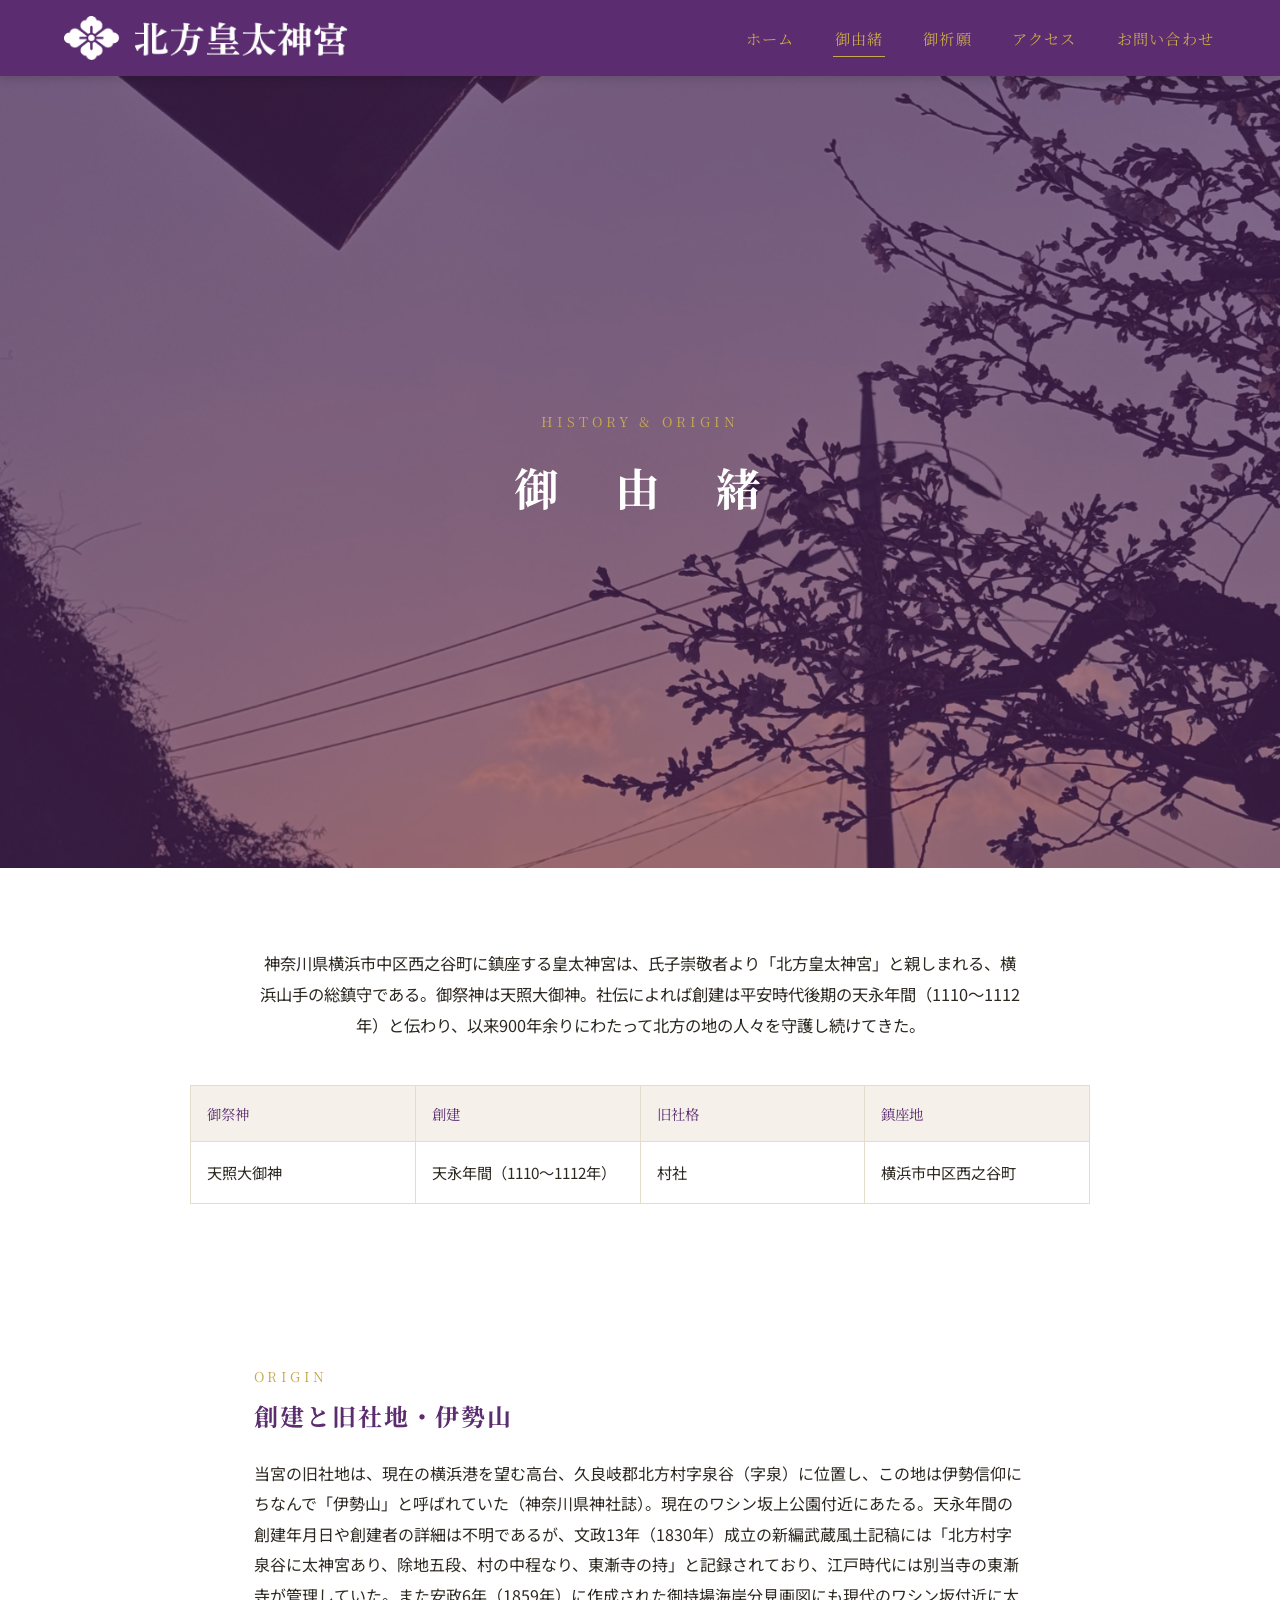
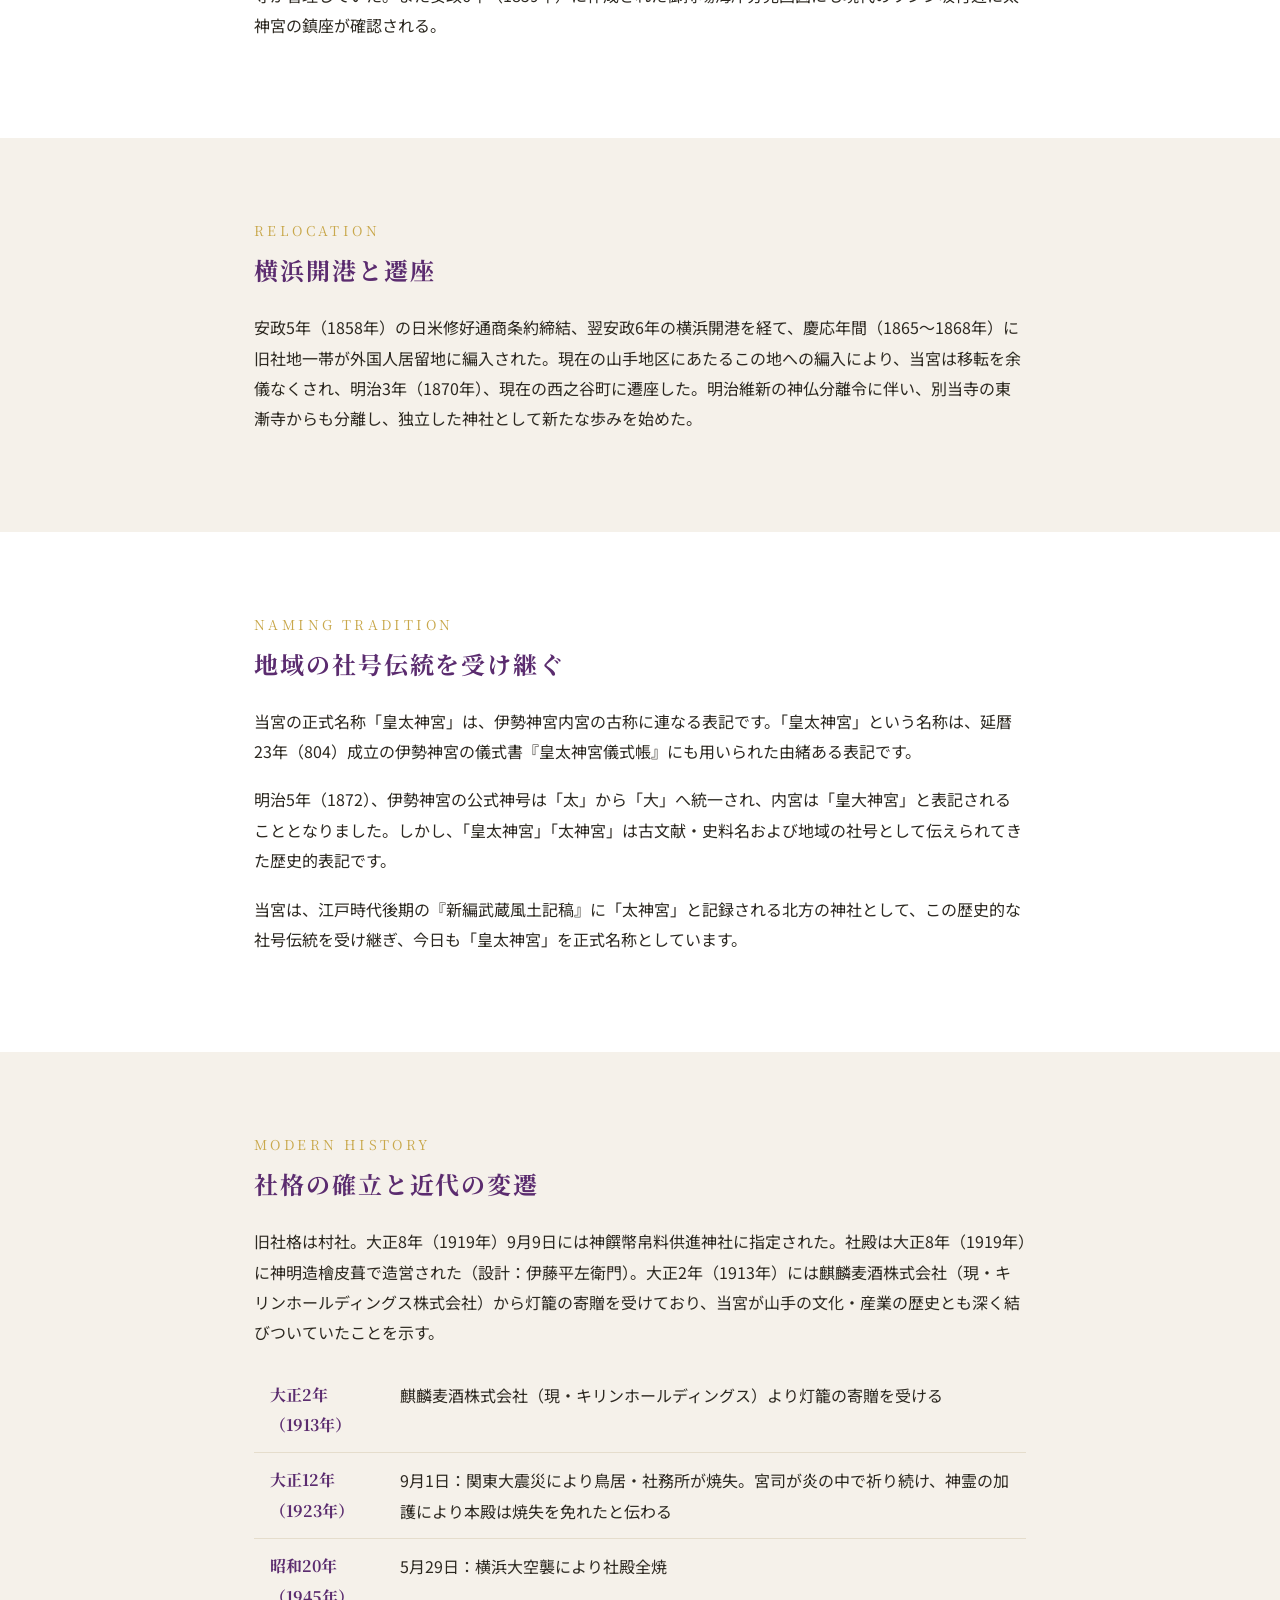
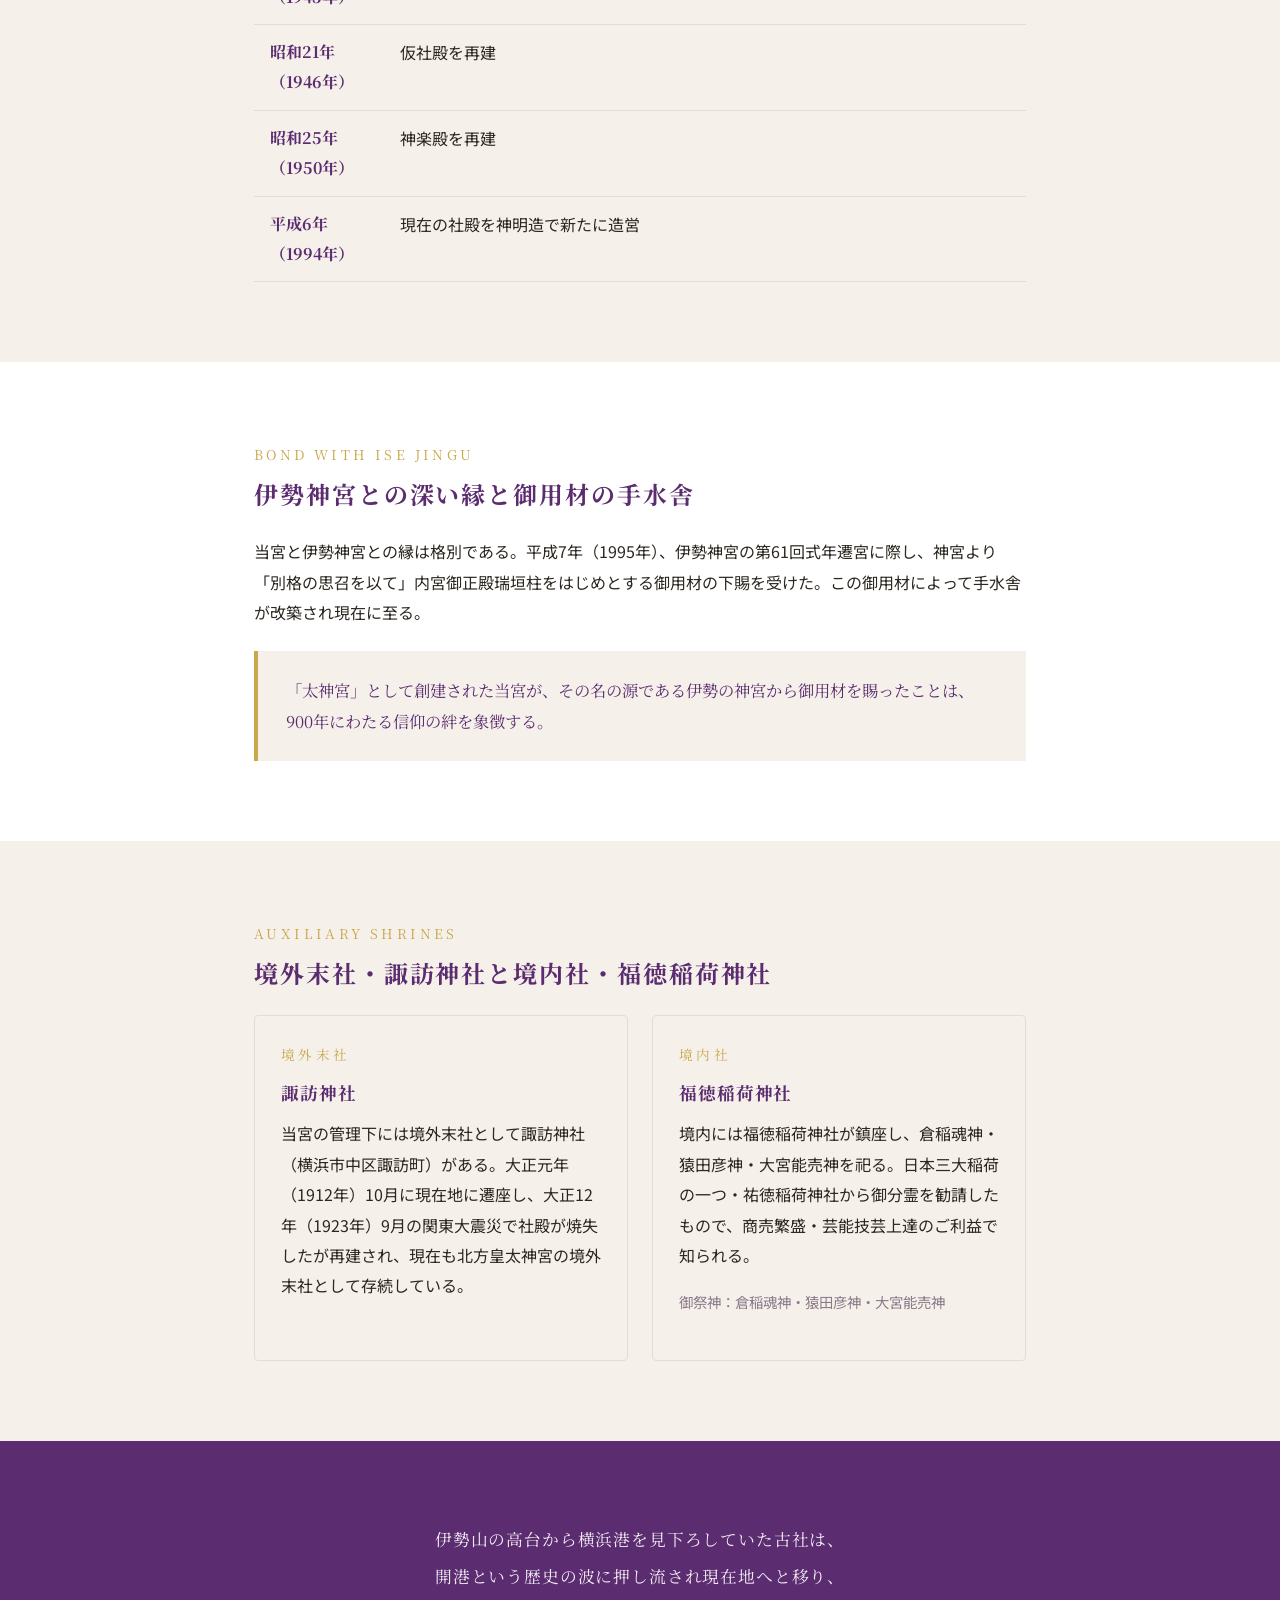
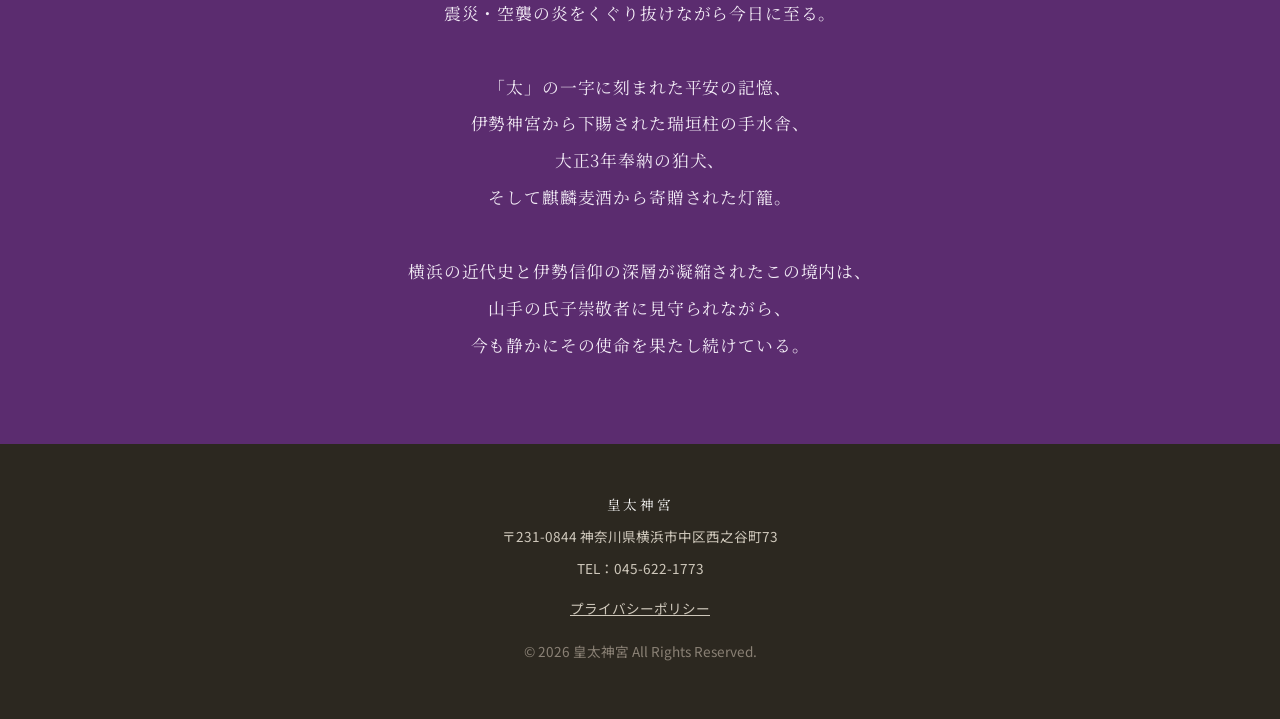
==== about.html @ 6f07045c "北方皇太神宮 ウェブサイト 初回アップロード Co-Authored-By: Claude Sonnet 5 <noreply@anthropic.com> Claude-Session: https" ====
<!DOCTYPE html>
<html lang="ja">
<head>
<meta charset="UTF-8">
<meta name="viewport" content="width=device-width, initial-scale=1.0">
<title>御由緒｜皇太神宮（北方皇太神宮）</title>
<meta name="description" content="皇太神宮の御由緒。天永年間（1110〜1112年）創建と伝わり、横浜開港、関東大震災、横浜大空襲を経て今日に至る900年余りの歴史。">
<link rel="icon" type="image/png" href="images/kitagata-logo-white.png">
<link rel="preconnect" href="https://fonts.googleapis.com">
<link rel="preconnect" href="https://fonts.gstatic.com" crossorigin>
<link href="https://fonts.googleapis.com/css2?family=Noto+Serif+JP:wght@500;700&family=Noto+Sans+JP:wght@400;500&display=swap" rel="stylesheet">
<link rel="stylesheet" href="css/style.css">
</head>
<body>

<header class="site-header">
  <div class="header-inner">
    <a href="index.html" class="logo">
      <img src="images/kitagatakoutaijingu.png" alt="皇太神宮" loading="lazy">
    </a>
    <button class="hamburger" id="hamburgerBtn" aria-label="メニューを開く" aria-expanded="false">
      <span></span><span></span><span></span>
    </button>
    <nav class="main-nav" id="mainNav">
      <ul>
        <li><a href="index.html">ホーム</a></li>
        <li><a href="about.html">御由緒</a></li>
        <li><a href="prayers.html">御祈願</a></li>
        <li><a href="access.html">アクセス</a></li>
        <li><a href="contact.html">お問い合わせ</a></li>
      </ul>
    </nav>
  </div>
</header>

<main>

  <section class="hero hero-page" style="background-image:url('images/2026-03-21_17-20-42_635.jpg');">
    <div class="hero-inner">
      <span class="hero-en">HISTORY & ORIGIN</span>
      <h1 class="hero-title">御　由　緒</h1>
    </div>
  </section>

  <!-- リード文・基本情報 -->
  <section class="lead-text">
    <div class="container">
      <p>
        神奈川県横浜市中区西之谷町に鎮座する皇太神宮は、氏子崇敬者より「北方皇太神宮」と親しまれる、横浜山手の総鎮守である。御祭神は天照大御神。社伝によれば創建は平安時代後期の天永年間（1110〜1112年）と伝わり、以来900年余りにわたって北方の地の人々を守護し続けてきた。
      </p>

      <div class="info-grid">
        <dl class="info-item">
          <dt>御祭神</dt>
          <dd>天照大御神</dd>
        </dl>
        <dl class="info-item">
          <dt>創建</dt>
          <dd>天永年間（1110〜1112年）</dd>
        </dl>
        <dl class="info-item">
          <dt>旧社格</dt>
          <dd>村社</dd>
        </dl>
        <dl class="info-item">
          <dt>鎮座地</dt>
          <dd>横浜市中区西之谷町</dd>
        </dl>
      </div>
    </div>
  </section>

  <!-- セクション1：創建と旧社地・伊勢山 -->
  <section class="content-section">
    <div class="container content-inner">
      <div class="content-heading">
        <span class="section-en">ORIGIN</span>
        <h3>創建と旧社地・伊勢山</h3>
      </div>
      <p>
        当宮の旧社地は、現在の横浜港を望む高台、久良岐郡北方村字泉谷（字泉）に位置し、この地は伊勢信仰にちなんで「伊勢山」と呼ばれていた（神奈川県神社誌）。現在のワシン坂上公園付近にあたる。天永年間の創建年月日や創建者の詳細は不明であるが、文政13年（1830年）成立の新編武蔵風土記稿には「北方村字泉谷に太神宮あり、除地五段、村の中程なり、東漸寺の持」と記録されており、江戸時代には別当寺の東漸寺が管理していた。また安政6年（1859年）に作成された御持場海岸分見画図にも現代のワシン坂付近に太神宮の鎮座が確認される。
      </p>
    </div>
  </section>

  <!-- セクション2：横浜開港と遷座 -->
  <section class="content-section">
    <div class="container content-inner">
      <div class="content-heading">
        <span class="section-en">RELOCATION</span>
        <h3>横浜開港と遷座</h3>
      </div>
      <p>
        安政5年（1858年）の日米修好通商条約締結、翌安政6年の横浜開港を経て、慶応年間（1865〜1868年）に旧社地一帯が外国人居留地に編入された。現在の山手地区にあたるこの地への編入により、当宮は移転を余儀なくされ、明治3年（1870年）、現在の西之谷町に遷座した。明治維新の神仏分離令に伴い、別当寺の東漸寺からも分離し、独立した神社として新たな歩みを始めた。
      </p>
    </div>
  </section>

  <!-- セクション3：地域の社号伝統を受け継ぐ -->
  <section class="content-section">
    <div class="container content-inner">
      <div class="content-heading">
        <span class="section-en">NAMING TRADITION</span>
        <h3>地域の社号伝統を受け継ぐ</h3>
      </div>
      <p>
        当宮の正式名称「皇太神宮」は、伊勢神宮内宮の古称に連なる表記です。「皇太神宮」という名称は、延暦23年（804）成立の伊勢神宮の儀式書『皇太神宮儀式帳』にも用いられた由緒ある表記です。
      </p>
      <p>
        明治5年（1872）、伊勢神宮の公式神号は「太」から「大」へ統一され、内宮は「皇大神宮」と表記されることとなりました。しかし、「皇太神宮」「太神宮」は古文献・史料名および地域の社号として伝えられてきた歴史的表記です。
      </p>
      <p>
        当宮は、江戸時代後期の『新編武蔵風土記稿』に「太神宮」と記録される北方の神社として、この歴史的な社号伝統を受け継ぎ、今日も「皇太神宮」を正式名称としています。
      </p>
    </div>
  </section>

  <!-- セクション4：社格の確立と近代の変遷 -->
  <section class="content-section">
    <div class="container content-inner">
      <div class="content-heading">
        <span class="section-en">MODERN HISTORY</span>
        <h3>社格の確立と近代の変遷</h3>
      </div>
      <p>
        旧社格は村社。大正8年（1919年）9月9日には神饌幣帛料供進神社に指定された。社殿は大正8年（1919年）に神明造檜皮葺で造営された（設計：伊藤平左衛門）。大正2年（1913年）には麒麟麦酒株式会社（現・キリンホールディングス株式会社）から灯籠の寄贈を受けており、当宮が山手の文化・産業の歴史とも深く結びついていたことを示す。
      </p>
      <table class="history-table">
        <tbody>
          <tr>
            <th>大正2年<br>（1913年）</th>
            <td>麒麟麦酒株式会社（現・キリンホールディングス）より灯籠の寄贈を受ける</td>
          </tr>
          <tr>
            <th>大正12年<br>（1923年）</th>
            <td>9月1日：関東大震災により鳥居・社務所が焼失。宮司が炎の中で祈り続け、神霊の加護により本殿は焼失を免れたと伝わる</td>
          </tr>
          <tr>
            <th>昭和20年<br>（1945年）</th>
            <td>5月29日：横浜大空襲により社殿全焼</td>
          </tr>
          <tr>
            <th>昭和21年<br>（1946年）</th>
            <td>仮社殿を再建</td>
          </tr>
          <tr>
            <th>昭和25年<br>（1950年）</th>
            <td>神楽殿を再建</td>
          </tr>
          <tr>
            <th>平成6年<br>（1994年）</th>
            <td>現在の社殿を神明造で新たに造営</td>
          </tr>
        </tbody>
      </table>
    </div>
  </section>

  <!-- セクション5：伊勢神宮との深い縁 -->
  <section class="content-section">
    <div class="container content-inner">
      <div class="content-heading">
        <span class="section-en">BOND WITH ISE JINGU</span>
        <h3>伊勢神宮との深い縁と御用材の手水舎</h3>
      </div>
      <p>
        当宮と伊勢神宮との縁は格別である。平成7年（1995年）、伊勢神宮の第61回式年遷宮に際し、神宮より「別格の思召を以て」内宮御正殿瑞垣柱をはじめとする御用材の下賜を受けた。この御用材によって手水舎が改築され現在に至る。
      </p>
      <div class="highlight-box">
        「太神宮」として創建された当宮が、その名の源である伊勢の神宮から御用材を賜ったことは、900年にわたる信仰の絆を象徴する。
      </div>
    </div>
  </section>

  <!-- セクション6：境外末社・境内社 -->
  <section class="content-section">
    <div class="container content-inner">
      <div class="content-heading">
        <span class="section-en">AUXILIARY SHRINES</span>
        <h3>境外末社・諏訪神社と境内社・福徳稲荷神社</h3>
      </div>
      <div class="shrine-cards">
        <div class="shrine-card">
          <span class="section-en" style="text-align:left;">境外末社</span>
          <h4>諏訪神社</h4>
          <p>当宮の管理下には境外末社として諏訪神社（横浜市中区諏訪町）がある。大正元年（1912年）10月に現在地に遷座し、大正12年（1923年）9月の関東大震災で社殿が焼失したが再建され、現在も北方皇太神宮の境外末社として存続している。</p>
        </div>
        <div class="shrine-card">
          <span class="section-en" style="text-align:left;">境内社</span>
          <h4>福徳稲荷神社</h4>
          <p>境内には福徳稲荷神社が鎮座し、倉稲魂神・猿田彦神・大宮能売神を祀る。日本三大稲荷の一つ・祐徳稲荷神社から御分霊を勧請したもので、商売繁盛・芸能技芸上達のご利益で知られる。</p>
          <p class="deity-list">御祭神：倉稲魂神・猿田彦神・大宮能売神</p>
        </div>
      </div>
    </div>
  </section>

  <!-- 結び -->
  <section class="closing-section">
    <div class="container">
      <p>
        伊勢山の高台から横浜港を見下ろしていた古社は、<br>
        開港という歴史の波に押し流され現在地へと移り、<br>
        震災・空襲の炎をくぐり抜けながら今日に至る。<br><br>
        「太」の一字に刻まれた平安の記憶、<br>
        伊勢神宮から下賜された瑞垣柱の手水舎、<br>
        大正3年奉納の狛犬、<br>
        そして麒麟麦酒から寄贈された灯籠。<br><br>
        横浜の近代史と伊勢信仰の深層が凝縮されたこの境内は、<br>
        山手の氏子崇敬者に見守られながら、<br>
        今も静かにその使命を果たし続けている。
      </p>
    </div>
  </section>

</main>

<footer class="site-footer">
  <p class="footer-name">皇太神宮</p>
  <p>〒231-0844 神奈川県横浜市中区西之谷町73</p>
  <p>TEL：045-622-1773</p>
  <p class="footer-links"><a href="privacy.html">プライバシーポリシー</a></p>
  <p class="footer-copyright">&copy; <span id="year"></span> 皇太神宮 All Rights Reserved.</p>
</footer>

<script src="js/main.js"></script>
</body>
</html>
---- css/style.css ----
/* =========================================================
   皇太神宮 (北方皇太神宮) ホームページ共通スタイル
   ========================================================= */

:root {
  --color-main:   #5b2c6f; /* 深紫 */
  --color-accent: #c9a84c; /* 金箔 */
  --color-bg:     #f5f1ea; /* 生成り */
  --color-text:   #2c2820; /* 深墨 */
  --color-sub:    #8a7a8a; /* 薄紫 */

  --font-serif: 'Noto Serif JP', serif;
  --font-sans:  'Noto Sans JP', sans-serif;

  --header-height: 76px;
  --transition: 0.25s ease;
}

/* ---------- reset ---------- */
* {
  box-sizing: border-box;
  margin: 0;
  padding: 0;
}

html {
  scroll-behavior: smooth;
}

body {
  font-family: var(--font-sans);
  color: var(--color-text);
  background: var(--color-bg);
  line-height: 1.9;
  -webkit-font-smoothing: antialiased;
}

img {
  max-width: 100%;
  display: block;
}

a {
  color: inherit;
  text-decoration: none;
}

ul {
  list-style: none;
}

h1, h2, h3, h4 {
  font-family: var(--font-serif);
  font-weight: 700;
  line-height: 1.5;
}

.container {
  width: 100%;
  max-width: 1080px;
  margin: 0 auto;
  padding: 0 24px;
}

main {
  padding-top: var(--header-height);
}

section {
  padding: 80px 0;
}

.section-en {
  display: block;
  font-family: var(--font-serif);
  letter-spacing: 0.25em;
  color: var(--color-accent);
  font-size: 0.85rem;
  text-align: center;
  margin-bottom: 12px;
}

.section-title {
  text-align: center;
  font-size: 1.9rem;
  letter-spacing: 0.15em;
  color: var(--color-main);
  margin-bottom: 48px;
}

.section-title.tight {
  letter-spacing: 0.4em;
}

/* ---------- header ---------- */
.site-header {
  position: fixed;
  top: 0;
  left: 0;
  width: 100%;
  height: var(--header-height);
  background: var(--color-main);
  z-index: 1000;
  box-shadow: 0 2px 10px rgba(0, 0, 0, 0.15);
}

.header-inner {
  max-width: 1200px;
  margin: 0 auto;
  height: 100%;
  padding: 0 24px;
  display: flex;
  align-items: center;
  justify-content: space-between;
}

.logo {
  display: flex;
  align-items: center;
  height: 100%;
}

.logo img {
  height: 44px;
  width: auto;
  filter: brightness(0) invert(1);
}

.main-nav ul {
  display: flex;
  gap: 36px;
}

.main-nav a {
  color: var(--color-accent);
  font-family: var(--font-serif);
  font-size: 0.95rem;
  letter-spacing: 0.08em;
  padding: 8px 2px;
  position: relative;
  transition: opacity var(--transition);
}

.main-nav a::after {
  content: '';
  position: absolute;
  left: 0;
  bottom: 0;
  width: 0;
  height: 1px;
  background: var(--color-accent);
  transition: width var(--transition);
}

.main-nav a:hover::after,
.main-nav a.active::after {
  width: 100%;
}

.hamburger {
  display: none;
  flex-direction: column;
  justify-content: space-between;
  width: 30px;
  height: 22px;
  background: none;
  border: none;
  cursor: pointer;
  z-index: 1100;
  padding: 0;
}

.hamburger span {
  display: block;
  height: 2px;
  width: 100%;
  background: var(--color-accent);
  border-radius: 2px;
  transition: transform var(--transition), opacity var(--transition);
}

.hamburger.is-open span:nth-child(1) {
  transform: translateY(10px) rotate(45deg);
}

.hamburger.is-open span:nth-child(2) {
  opacity: 0;
}

.hamburger.is-open span:nth-child(3) {
  transform: translateY(-10px) rotate(-45deg);
}

/* ---------- hero ---------- */
.hero {
  position: relative;
  height: 88vh;
  min-height: 480px;
  display: flex;
  align-items: center;
  justify-content: center;
  background-size: cover;
  background-position: center;
  overflow: hidden;
}

.hero::before {
  content: '';
  position: absolute;
  inset: 0;
  background: rgba(91, 44, 111, 0.55);
}

.hero-inner {
  position: relative;
  z-index: 1;
  text-align: center;
  color: #fff;
  padding: 0 20px;
}

.hero-crest {
  width: 64px;
  height: auto;
  margin: 0 auto 20px;
  filter: drop-shadow(0 2px 6px rgba(0, 0, 0, 0.35));
}

.hero-en {
  display: block;
  font-family: var(--font-serif);
  letter-spacing: 0.3em;
  font-size: 0.85rem;
  color: var(--color-accent);
  margin-bottom: 18px;
}

.hero-title {
  font-size: clamp(2.2rem, 5vw, 3.4rem);
  letter-spacing: 0.2em;
  margin-bottom: 14px;
}

.hero-sub {
  font-family: var(--font-serif);
  font-size: 1.05rem;
  letter-spacing: 0.15em;
  color: #f0e6d2;
  margin-bottom: 36px;
}

.hero-page .hero-title {
  font-size: clamp(2rem, 4.4vw, 2.8rem);
  letter-spacing: 0.12em;
}

.hero-buttons {
  display: flex;
  gap: 18px;
  justify-content: center;
  flex-wrap: wrap;
}

/* ---------- buttons ---------- */
.btn {
  display: inline-block;
  padding: 14px 32px;
  font-family: var(--font-serif);
  font-size: 0.95rem;
  letter-spacing: 0.1em;
  border: 1px solid var(--color-accent);
  border-radius: 2px;
  transition: background var(--transition), color var(--transition);
}

.btn-primary {
  background: var(--color-accent);
  color: var(--color-main);
}

.btn-primary:hover {
  background: transparent;
  color: var(--color-accent);
}

.btn-outline {
  background: transparent;
  color: #fff;
}

.btn-outline:hover {
  background: rgba(255, 255, 255, 0.15);
}

/* ---------- 御祭神セクション ---------- */
.deity-section {
  background: #fff;
  text-align: center;
}

.deity-section p {
  max-width: 640px;
  margin: 0 auto;
  color: var(--color-text);
}

.deity-name {
  font-family: var(--font-serif);
  font-size: 1.4rem;
  color: var(--color-main);
  letter-spacing: 0.1em;
  margin-bottom: 10px;
}

.deity-era {
  color: var(--color-sub);
  font-size: 0.95rem;
  margin-top: 14px;
}

/* ---------- 四季セクション ---------- */
.season-section {
  background: var(--color-bg);
}

.season-grid {
  display: grid;
  grid-template-columns: repeat(4, 1fr);
  gap: 20px;
}

.season-card {
  position: relative;
  border-radius: 4px;
  overflow: hidden;
  aspect-ratio: 3 / 4;
}

.season-card img {
  width: 100%;
  height: 100%;
  object-fit: cover;
  transition: transform 0.4s ease;
}

.season-card:hover img {
  transform: scale(1.06);
}

.season-label {
  position: absolute;
  left: 0;
  right: 0;
  bottom: 0;
  padding: 18px 0 14px;
  text-align: center;
  font-family: var(--font-serif);
  font-size: 1.2rem;
  letter-spacing: 0.3em;
  color: #fff;
  background: linear-gradient(to top, rgba(44, 40, 32, 0.75), transparent);
}

/* ---------- ナビカード ---------- */
.navcard-section {
  background: #fff;
}

.navcard-grid {
  display: grid;
  grid-template-columns: repeat(3, 1fr);
  gap: 28px;
}

.navcard {
  display: block;
  border: 1px solid #e5ddcc;
  border-radius: 4px;
  overflow: hidden;
  background: var(--color-bg);
  transition: box-shadow var(--transition), transform var(--transition);
}

.navcard:hover {
  box-shadow: 0 10px 24px rgba(91, 44, 111, 0.15);
  transform: translateY(-4px);
}

.navcard-img {
  height: 180px;
  overflow: hidden;
}

.navcard-img img {
  width: 100%;
  height: 100%;
  object-fit: cover;
}

.navcard-body {
  padding: 22px 20px;
  text-align: center;
}

.navcard-en {
  display: block;
  font-family: var(--font-serif);
  font-size: 0.75rem;
  letter-spacing: 0.2em;
  color: var(--color-accent);
  margin-bottom: 8px;
}

.navcard-title {
  font-size: 1.15rem;
  color: var(--color-main);
  letter-spacing: 0.1em;
}

/* ---------- お知らせ ---------- */
.news-section {
  background: var(--color-bg);
}

.news-list {
  max-width: 760px;
  margin: 0 auto;
  border-top: 1px solid #d9cdb5;
}

.news-item {
  display: flex;
  gap: 28px;
  padding: 22px 4px;
  border-bottom: 1px solid #d9cdb5;
}

.news-date {
  flex: none;
  color: var(--color-sub);
  font-family: var(--font-serif);
  letter-spacing: 0.05em;
}

.news-text {
  color: var(--color-text);
}

/* ---------- Instagram ---------- */
.instagram-section {
  background: var(--color-main);
  color: #fff;
  text-align: center;
}

.instagram-section .section-title {
  color: #fff;
}

.instagram-icon {
  width: 44px;
  height: 44px;
  margin: 0 auto 20px;
  fill: var(--color-accent);
}

.instagram-section p {
  color: #ece4f0;
  max-width: 520px;
  margin: 0 auto 28px;
}

/* ---------- about.html ---------- */
.lead-text {
  background: #fff;
}

.lead-text p {
  max-width: 760px;
  margin: 0 auto;
  text-align: center;
  font-size: 1.02rem;
}

.info-grid {
  display: grid;
  grid-template-columns: repeat(4, 1fr);
  max-width: 900px;
  margin: 44px auto 0;
  border-top: 1px solid #e5ddcc;
  border-left: 1px solid #e5ddcc;
}

.info-item {
  border-right: 1px solid #e5ddcc;
  border-bottom: 1px solid #e5ddcc;
}

.info-item dt {
  background: var(--color-bg);
  font-family: var(--font-serif);
  color: var(--color-main);
  padding: 14px 16px;
  border-bottom: 1px solid #e5ddcc;
  font-size: 0.9rem;
}

.info-item dd {
  padding: 16px;
  font-size: 0.95rem;
}

.content-section:nth-child(odd) {
  background: #fff;
}

.content-inner {
  max-width: 820px;
  margin: 0 auto;
}

.content-heading {
  margin-bottom: 24px;
}

.content-heading .section-en {
  text-align: left;
  margin-bottom: 8px;
}

.content-heading h3 {
  font-size: 1.5rem;
  color: var(--color-main);
  letter-spacing: 0.08em;
}

.content-section p {
  margin-bottom: 18px;
}

.history-table {
  width: 100%;
  border-collapse: collapse;
  margin-top: 20px;
}

.history-table th,
.history-table td {
  text-align: left;
  padding: 12px 16px;
  border-bottom: 1px solid #e5ddcc;
  vertical-align: top;
}

.history-table th {
  width: 130px;
  font-family: var(--font-serif);
  color: var(--color-main);
  font-weight: 700;
  white-space: nowrap;
}

.highlight-box {
  background: var(--color-bg);
  border-left: 4px solid var(--color-accent);
  padding: 24px 28px;
  margin-top: 24px;
  font-family: var(--font-serif);
  color: var(--color-main);
  font-size: 1.02rem;
  line-height: 1.9;
}

.shrine-cards {
  display: grid;
  grid-template-columns: repeat(2, 1fr);
  gap: 24px;
  margin-top: 20px;
}

.shrine-card {
  background: var(--color-bg);
  padding: 26px;
  border-radius: 4px;
  border: 1px solid #e5ddcc;
}

.shrine-card h4 {
  color: var(--color-main);
  font-size: 1.1rem;
  margin-bottom: 12px;
  letter-spacing: 0.05em;
}

.shrine-card .deity-list {
  margin-top: 14px;
  font-size: 0.9rem;
  color: var(--color-sub);
}

.closing-section {
  background: var(--color-main);
  color: #f3ecf6;
  text-align: center;
}

.closing-section p {
  max-width: 620px;
  margin: 0 auto;
  font-family: var(--font-serif);
  letter-spacing: 0.05em;
  font-size: 1.05rem;
  line-height: 2.2;
}

/* ---------- prayers.html ---------- */
.prayer-grid {
  display: grid;
  grid-template-columns: repeat(3, 1fr);
  gap: 20px;
}

.prayer-card {
  background: #fff;
  border: 1px solid #e5ddcc;
  border-radius: 4px;
  padding: 30px 20px;
  text-align: center;
  font-family: var(--font-serif);
  color: var(--color-main);
  letter-spacing: 0.08em;
  transition: box-shadow var(--transition), transform var(--transition);
}

.prayer-card:hover {
  box-shadow: 0 10px 24px rgba(91, 44, 111, 0.15);
  transform: translateY(-4px);
}

.info-table-section {
  background: #fff;
}

.info-table {
  max-width: 760px;
  margin: 0 auto;
  width: 100%;
  border-collapse: collapse;
}

.info-table th,
.info-table td {
  text-align: left;
  padding: 16px 20px;
  border-bottom: 1px solid #e5ddcc;
}

.info-table th {
  width: 200px;
  font-family: var(--font-serif);
  color: var(--color-main);
  background: var(--color-bg);
}

.ceremony-list {
  max-width: 640px;
  margin: 0 auto;
}

.ceremony-list li {
  padding: 14px 0;
  border-bottom: 1px dashed #d9cdb5;
  font-size: 1rem;
}

.ceremony-list li:first-child {
  padding-top: 0;
}

/* ---------- access.html ---------- */
.access-info-list {
  max-width: 680px;
  margin: 0 auto;
}

.access-info-list li {
  display: flex;
  gap: 24px;
  padding: 16px 0;
  border-bottom: 1px solid #e5ddcc;
}

.access-info-list .label {
  flex: none;
  width: 110px;
  font-family: var(--font-serif);
  color: var(--color-main);
}

.map-placeholder {
  max-width: 900px;
  margin: 0 auto;
  height: 400px;
  background: #e5ddcc;
  border-radius: 4px;
  display: flex;
  align-items: center;
  justify-content: center;
  color: var(--color-sub);
  font-family: var(--font-serif);
  letter-spacing: 0.1em;
  overflow: hidden;
}

.map-placeholder iframe {
  width: 100%;
  height: 100%;
  border: 0;
}

.transport-section {
  background: #fff;
}

.transport-list {
  max-width: 760px;
  margin: 0 auto;
}

.transport-list li {
  padding: 18px 0;
  border-bottom: 1px solid #e5ddcc;
}

.transport-list .line {
  display: block;
  font-family: var(--font-serif);
  color: var(--color-main);
  margin-bottom: 4px;
  letter-spacing: 0.03em;
}

/* ---------- contact.html ---------- */
.contact-tel {
  text-align: center;
  margin-bottom: 40px;
  font-family: var(--font-serif);
  color: var(--color-main);
  font-size: 1.1rem;
}

.contact-tel span {
  font-size: 1.6rem;
  letter-spacing: 0.05em;
}

.contact-form {
  max-width: 640px;
  margin: 0 auto;
  display: grid;
  gap: 22px;
}

.form-group label {
  display: block;
  font-family: var(--font-serif);
  color: var(--color-main);
  margin-bottom: 8px;
  font-size: 0.95rem;
}

.form-group .required {
  color: #b23b3b;
  font-size: 0.75rem;
  margin-left: 6px;
}

.form-group input,
.form-group select,
.form-group textarea {
  width: 100%;
  padding: 12px 14px;
  font-family: var(--font-sans);
  font-size: 0.95rem;
  border: 1px solid #d9cdb5;
  border-radius: 3px;
  background: #fff;
  color: var(--color-text);
}

.form-group textarea {
  min-height: 160px;
  resize: vertical;
}

.form-group input:focus,
.form-group select:focus,
.form-group textarea:focus {
  outline: none;
  border-color: var(--color-main);
}

.form-submit {
  text-align: center;
  margin-top: 10px;
}

.form-submit button {
  font-family: var(--font-serif);
  font-size: 1rem;
  letter-spacing: 0.15em;
  padding: 14px 48px;
  background: var(--color-main);
  color: #fff;
  border: none;
  border-radius: 2px;
  cursor: pointer;
  transition: background var(--transition);
}

.form-submit button:hover {
  background: #472357;
}

.form-submit button:disabled {
  opacity: 0.6;
  cursor: default;
}

.form-message {
  margin-top: 20px;
  padding: 16px;
  text-align: center;
  border-radius: 2px;
  font-size: 0.95rem;
  line-height: 1.7;
}

.form-message.is-success {
  background: #eef4ea;
  color: #3a5a2c;
}

.form-message.is-error {
  background: #f6e9e9;
  color: #7a2c2c;
}

/* ---------- privacy.html ---------- */
.policy-list {
  margin-bottom: 18px;
}

.policy-list li {
  position: relative;
  padding-left: 1.3em;
  margin-bottom: 8px;
}

.policy-list li::before {
  content: "・";
  position: absolute;
  left: 0;
}

/* ---------- footer ---------- */
.site-footer {
  background: var(--color-text);
  color: #cfc8bb;
  padding: 48px 24px;
  text-align: center;
}

.footer-name {
  font-family: var(--font-serif);
  color: #fff;
  font-size: 1.2rem;
  letter-spacing: 0.2em;
  margin-bottom: 14px;
}

.site-footer p {
  font-size: 0.85rem;
  margin-bottom: 6px;
}

.footer-links {
  margin-top: 14px;
}

.footer-links a {
  color: #cfc8bb;
  text-decoration: underline;
  font-size: 0.85rem;
}

.footer-links a:hover {
  color: #fff;
}

.footer-copyright {
  margin-top: 18px;
  color: #8a8175;
  font-size: 0.75rem;
}

/* =========================================================
   レスポンシブ
   ========================================================= */
@media (max-width: 900px) {
  .season-grid {
    grid-template-columns: repeat(2, 1fr);
  }

  .navcard-grid {
    grid-template-columns: 1fr;
  }

  .info-grid {
    grid-template-columns: repeat(2, 1fr);
  }

  .prayer-grid {
    grid-template-columns: repeat(2, 1fr);
  }

  .shrine-cards {
    grid-template-columns: 1fr;
  }
}

@media (max-width: 768px) {
  .logo img {
    height: 32px;
  }

  .hamburger {
    display: flex;
  }

  .main-nav {
    position: fixed;
    top: var(--header-height);
    right: 0;
    width: 240px;
    height: calc(100vh - var(--header-height));
    background: var(--color-main);
    transform: translateX(100%);
    transition: transform var(--transition);
    box-shadow: -4px 0 16px rgba(0, 0, 0, 0.2);
  }

  .main-nav.is-open {
    transform: translateX(0);
  }

  .main-nav ul {
    flex-direction: column;
    gap: 0;
    padding: 24px;
  }

  .main-nav a {
    display: block;
    padding: 16px 4px;
    border-bottom: 1px solid rgba(255, 255, 255, 0.1);
  }

  section {
    padding: 56px 0;
  }

  .season-grid {
    grid-template-columns: repeat(2, 1fr);
  }

  .prayer-grid {
    grid-template-columns: 1fr 1fr;
  }

  .info-table th {
    width: 130px;
  }

  .access-info-list li,
  .form-group {
    flex-direction: column;
  }
}

@media (max-width: 480px) {
  .season-grid {
    grid-template-columns: 1fr 1fr;
    gap: 12px;
  }

  .prayer-grid {
    grid-template-columns: 1fr;
  }

  .hero-buttons {
    flex-direction: column;
    align-items: center;
  }

  .history-table th {
    width: 90px;
  }
}
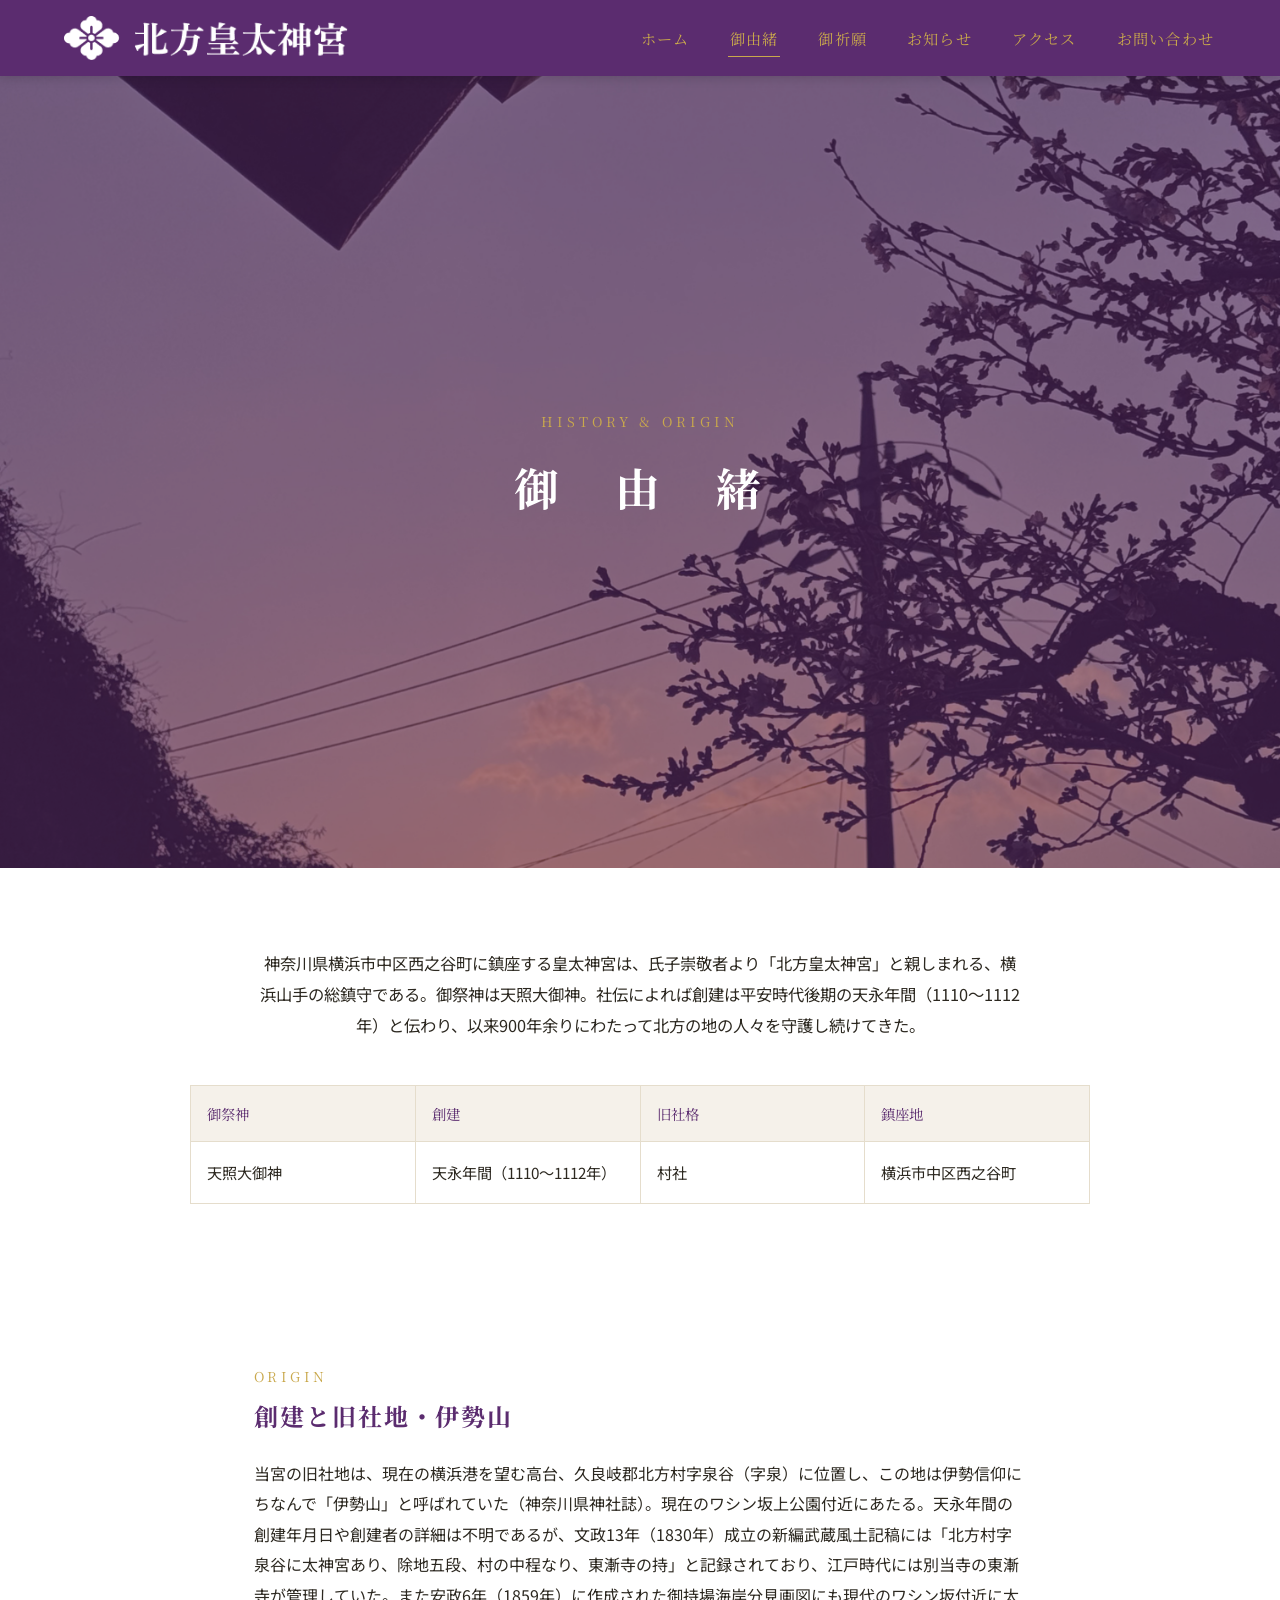
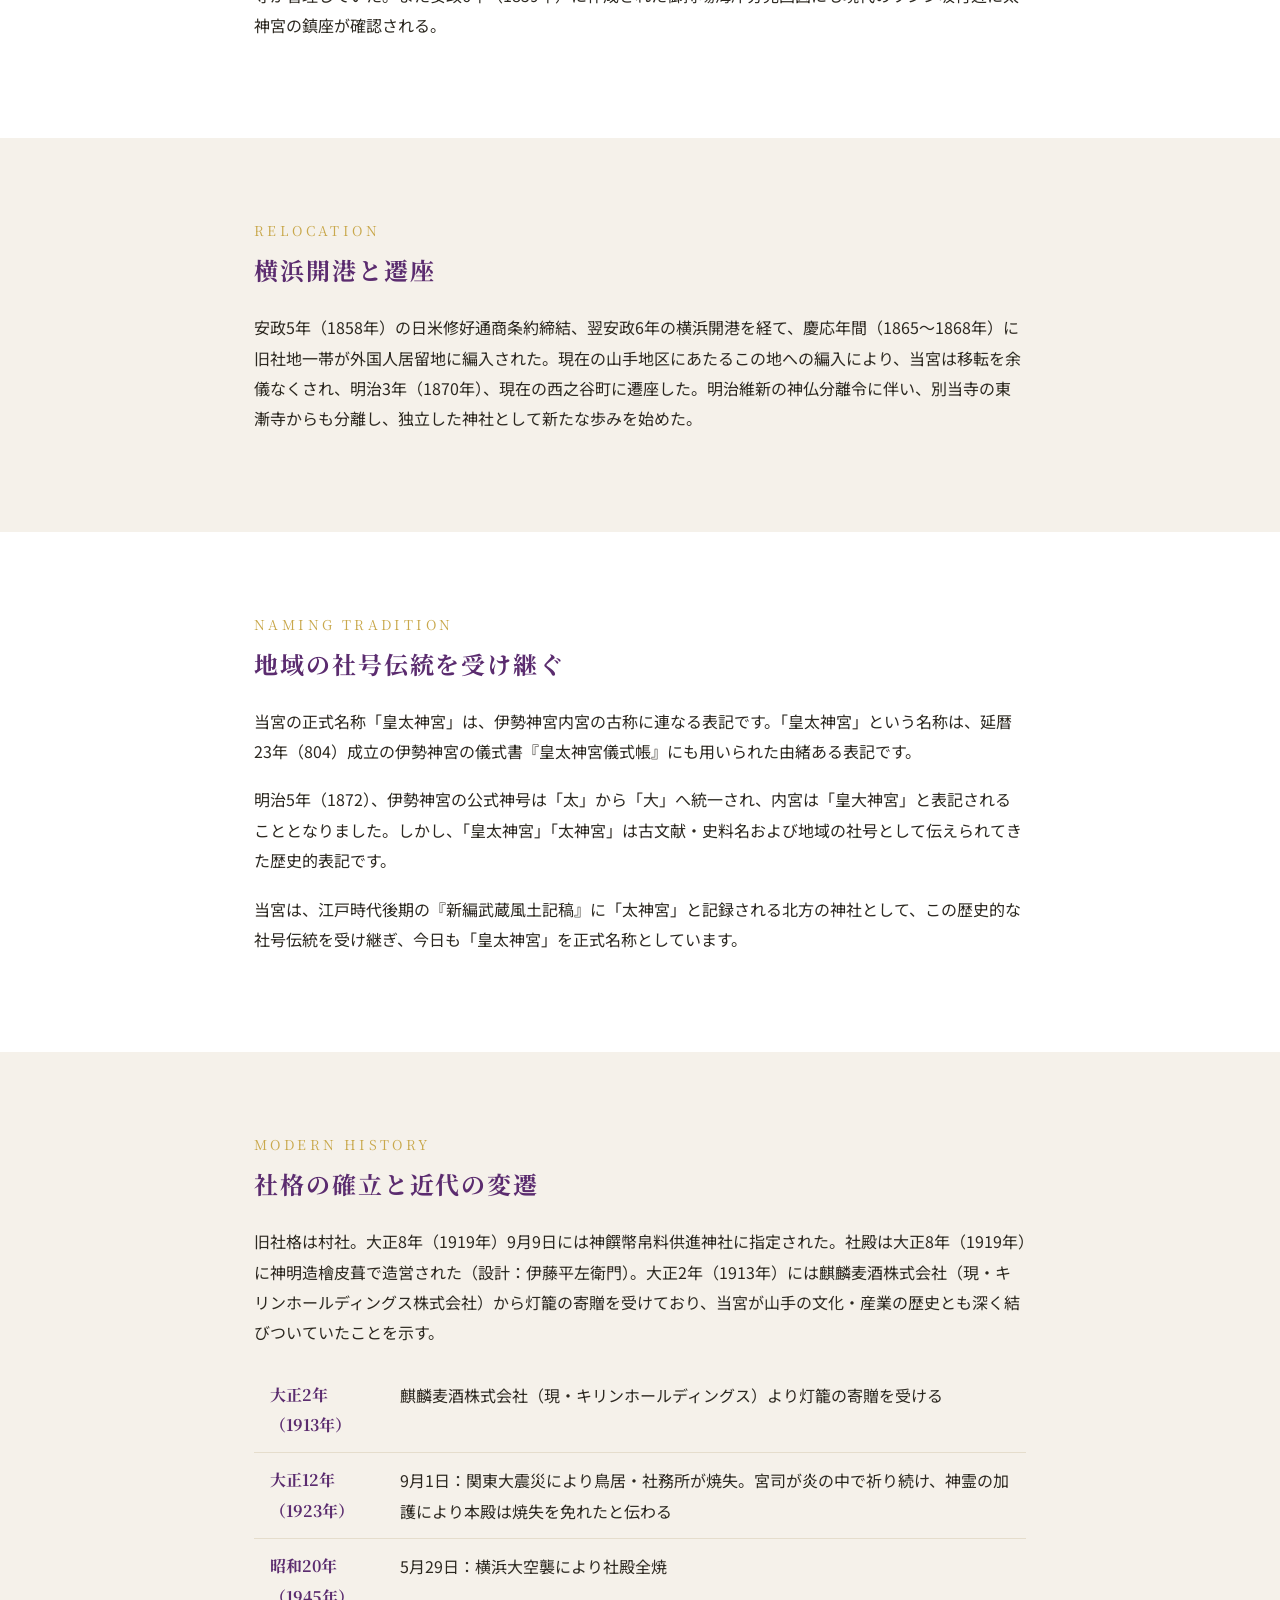
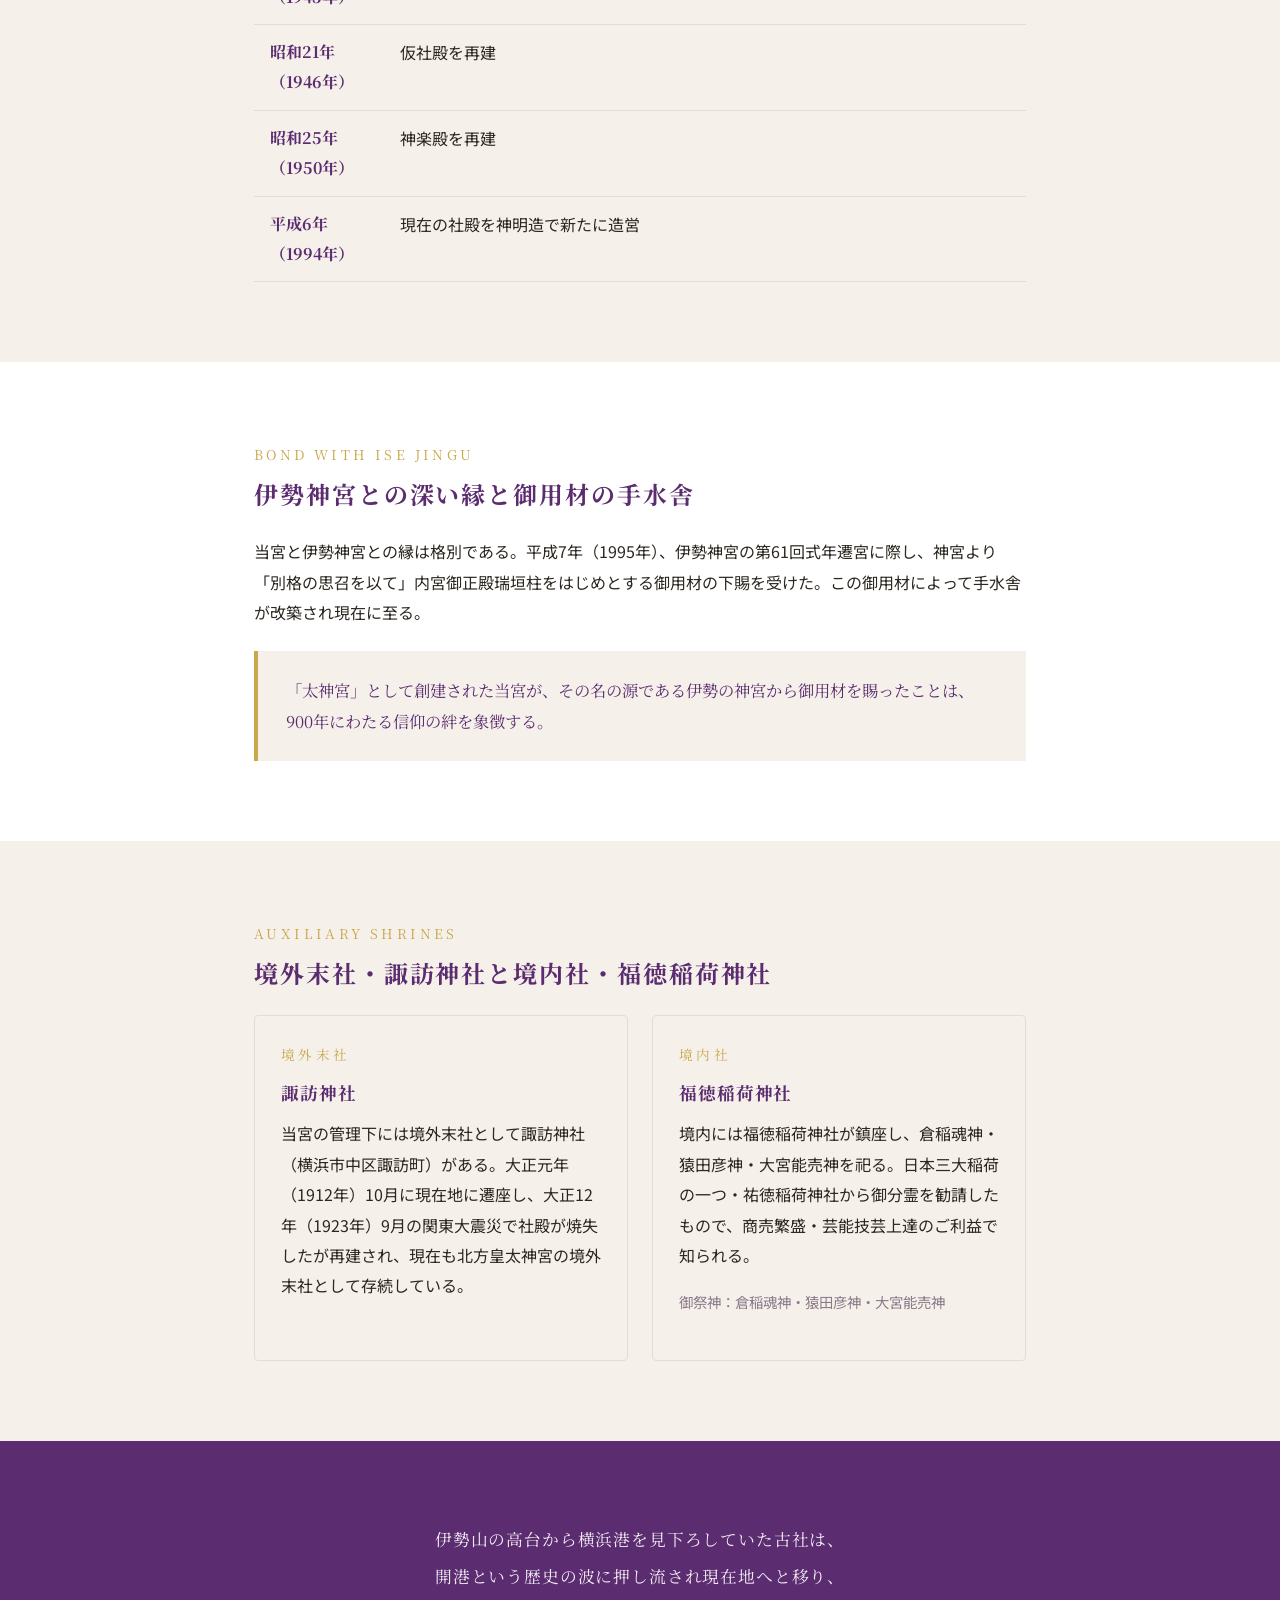
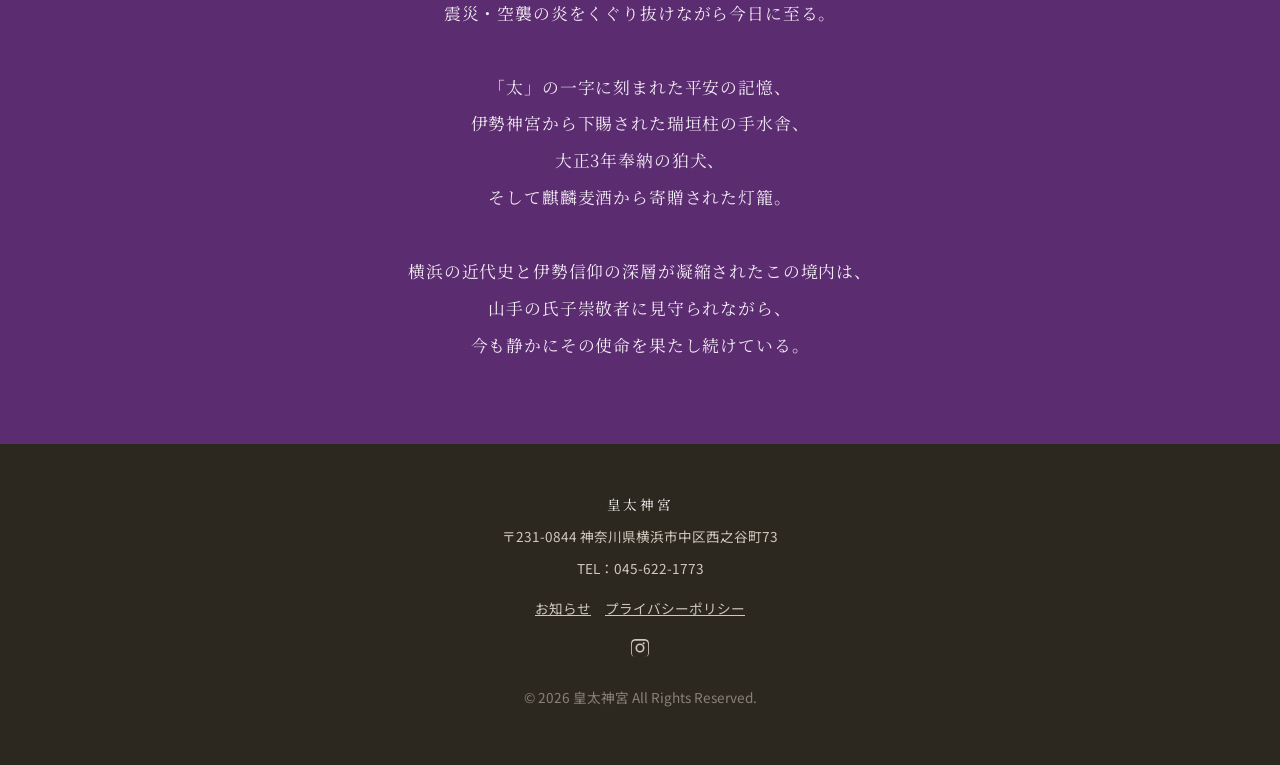
==== commit 62a520d5: "お知らせページ追加・Instagram連携・各種修正 Co-Authored-By: Claude Sonnet 5 <noreply@anthropic.com> Claude-Session: h" ====
--- a/about.html
+++ b/about.html
@@ -26,6 +26,7 @@
         <li><a href="index.html">ホーム</a></li>
         <li><a href="about.html">御由緒</a></li>
         <li><a href="prayers.html">御祈願</a></li>
+        <li><a href="news.html">お知らせ</a></li>
         <li><a href="access.html">アクセス</a></li>
         <li><a href="contact.html">お問い合わせ</a></li>
       </ul>
@@ -219,7 +220,14 @@
   <p class="footer-name">皇太神宮</p>
   <p>〒231-0844 神奈川県横浜市中区西之谷町73</p>
   <p>TEL：045-622-1773</p>
-  <p class="footer-links"><a href="privacy.html">プライバシーポリシー</a></p>
+  <p class="footer-links"><a href="news.html">お知らせ</a>　<a href="privacy.html">プライバシーポリシー</a></p>
+  <p class="footer-social">
+    <a href="https://www.instagram.com/kotaijingu73/" target="_blank" rel="noopener noreferrer" aria-label="Instagram">
+      <svg class="footer-instagram-icon" viewBox="0 0 24 24" aria-hidden="true">
+        <path d="M12 2.2c3.2 0 3.58.01 4.85.07 1.17.05 1.8.25 2.23.41.56.22.96.48 1.38.9.42.42.68.82.9 1.38.16.42.36 1.06.41 2.23.06 1.27.07 1.65.07 4.85s-.01 3.58-.07 4.85c-.05 1.17-.25 1.8-.41 2.23-.22.56-.48.96-.9 1.38-.42.42-.82.68-1.38.9-.42.16-1.06.36-2.23.41-1.27.06-1.65.07-4.85.07s-3.58-.01-4.85-.07c-1.17-.05-1.8-.25-2.23-.41-.56-.22-.96-.48-1.38-.9-.42-.42-.68-.82-.9-1.38-.16-.42-.36-1.06-.41-2.23C2.21 15.58 2.2 15.2 2.2 12s.01-3.58.07-4.85c.05-1.17.25-1.8.41-2.23.22-.56.48-.96.9-1.38.42-.42.82-.68 1.38-.9.42-.16 1.06-.36 2.23-.41C8.42 2.21 8.8 2.2 12 2.2zm0 1.8c-3.15 0-3.5.01-4.73.07-.97.04-1.5.2-1.85.34-.46.18-.8.4-1.15.75-.35.35-.57.68-.75 1.15-.14.35-.3.88-.34 1.85-.06 1.23-.07 1.58-.07 4.73s.01 3.5.07 4.73c.04.97.2 1.5.34 1.85.18.46.4.8.75 1.15.35.35.68.57 1.15.75.35.14.88.3 1.85.34 1.23.06 1.58.07 4.73.07s3.5-.01 4.73-.07c.97-.04 1.5-.2 1.85-.34.46-.18.8-.4 1.15-.75.35-.35.57-.68.75-1.15.14-.35.3-.88.34-1.85.06-1.23.07-1.58.07-4.73s-.01-3.5-.07-4.73c-.04-.97-.2-1.5-.34-1.85-.18-.46-.4-.8-.75-1.15-.35-.35-.68-.57-1.15-.75-.35-.14-.88-.3-1.85-.34C15.5 4.01 15.15 4 12 4zm0 3.05A4.95 4.95 0 1 1 12 16.95 4.95 4.95 0 0 1 12 7.05zm0 1.8a3.15 3.15 0 1 0 0 6.3 3.15 3.15 0 0 0 0-6.3zm5.15-2a1.16 1.16 0 1 1-2.32 0 1.16 1.16 0 0 1 2.32 0z"/>
+      </svg>
+    </a>
+  </p>
   <p class="footer-copyright">&copy; <span id="year"></span> 皇太神宮 All Rights Reserved.</p>
 </footer>
 
--- a/css/style.css
+++ b/css/style.css
@@ -470,6 +470,66 @@
   margin: 0 auto 28px;
 }
 
+/* ---------- news.html ---------- */
+.hero-news::before {
+  background: rgba(91, 44, 111, 0.6);
+}
+
+.news-list-section {
+  background: #fff;
+}
+
+a.news-item {
+  color: inherit;
+  align-items: center;
+  cursor: pointer;
+  transition: background var(--transition), padding-left var(--transition);
+}
+
+a.news-item:hover {
+  background: var(--color-bg);
+  padding-left: 12px;
+}
+
+a.news-item::after {
+  content: '›';
+  margin-left: auto;
+  color: var(--color-accent);
+  font-size: 1.3rem;
+}
+
+.instagram-section--news {
+  background: #f5f1ea;
+  color: var(--color-text);
+}
+
+.instagram-section--news .section-title {
+  color: var(--color-main);
+}
+
+.instagram-section--news p {
+  color: var(--color-text);
+}
+
+.instagram-section--news .instagram-icon {
+  fill: var(--color-main);
+}
+
+.instagram-feed-placeholder {
+  max-width: 760px;
+  height: 240px;
+  margin: 0 auto 28px;
+  background: #fff;
+  border: 1px dashed #d9cdb5;
+  border-radius: 4px;
+  display: flex;
+  align-items: center;
+  justify-content: center;
+  color: var(--color-sub);
+  font-family: var(--font-serif);
+  letter-spacing: 0.1em;
+}
+
 /* ---------- about.html ---------- */
 .lead-text {
   background: #fff;
@@ -898,6 +958,27 @@
   color: #fff;
 }
 
+.footer-social {
+  margin-top: 16px;
+}
+
+.footer-social a {
+  display: inline-flex;
+  align-items: center;
+  justify-content: center;
+}
+
+.footer-instagram-icon {
+  width: 22px;
+  height: 22px;
+  fill: #cfc8bb;
+  transition: fill var(--transition);
+}
+
+.footer-social a:hover .footer-instagram-icon {
+  fill: #fff;
+}
+
 .footer-copyright {
   margin-top: 18px;
   color: #8a8175;
